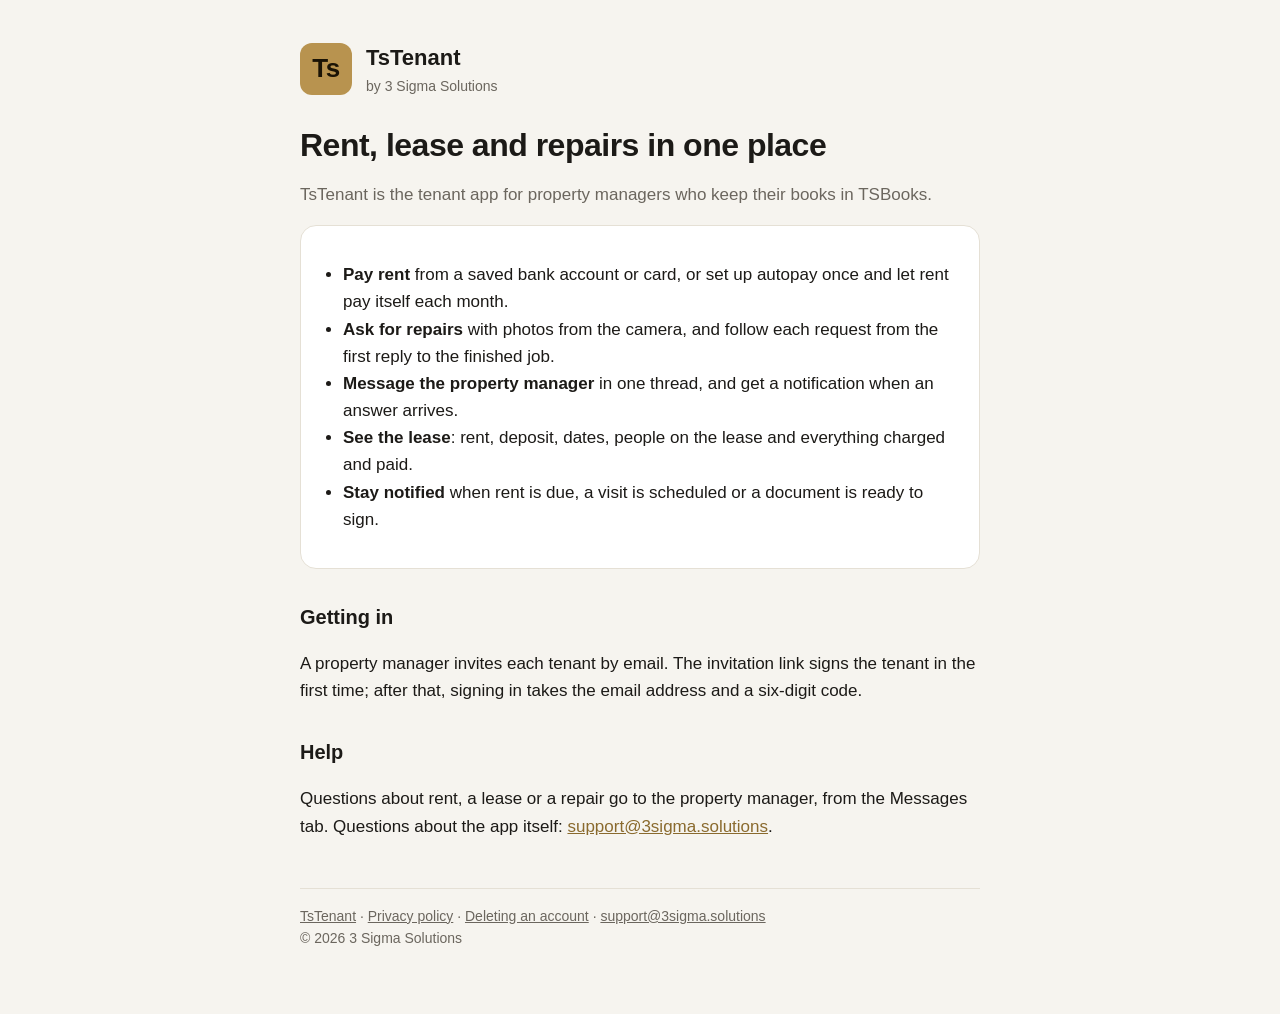
==== index.html @ b9c7929a "TsTenant's public pages: home, privacy policy, deleting an account, the demo's web page. Co-Authored" ====
<!doctype html>
<html lang="en">
<head>
<meta charset="utf-8">
<meta name="viewport" content="width=device-width, initial-scale=1">
<title>TsTenant</title>
<meta name="description" content="The tenant app for rent, lease, repairs and messages with a property manager.">
<link rel="stylesheet" href="style.css">
<link rel="icon" href="icon.png">
</head>
<body>
<main>
<header><div class="tile" aria-hidden="true">Ts</div><a href="./">TsTenant<small>by 3 Sigma Solutions</small></a></header>
<h1>Rent, lease and repairs in one place</h1>
<p class="muted">TsTenant is the tenant app for property managers who keep their books in TSBooks.</p>
<div class="card">
<ul>
<li><strong>Pay rent</strong> from a saved bank account or card, or set up autopay once and let rent pay itself each month.</li>
<li><strong>Ask for repairs</strong> with photos from the camera, and follow each request from the first reply to the finished job.</li>
<li><strong>Message the property manager</strong> in one thread, and get a notification when an answer arrives.</li>
<li><strong>See the lease</strong>: rent, deposit, dates, people on the lease and everything charged and paid.</li>
<li><strong>Stay notified</strong> when rent is due, a visit is scheduled or a document is ready to sign.</li>
</ul>
</div>
<h2>Getting in</h2>
<p>A property manager invites each tenant by email. The invitation link signs the tenant in the first time; after that, signing in takes the email address and a six-digit code.</p>
<h2>Help</h2>
<p>Questions about rent, a lease or a repair go to the property manager, from the Messages tab. Questions about the app itself: <a href="mailto:support@3sigma.solutions">support@3sigma.solutions</a>.</p>
<footer><a href="./">TsTenant</a> · <a href="privacy.html">Privacy policy</a> · <a href="delete-account.html">Deleting an account</a> · <a href="mailto:support@3sigma.solutions">support@3sigma.solutions</a><br>© 2026 3 Sigma Solutions</footer>
</main>
</body>
</html>
---- style.css ----
:root { --bg: #f6f4ef; --card: #ffffff; --text: #1c1a17; --muted: #6b665e; --line: #e5e0d5; --gold: #b8934f; --navy: #1a1305; --link: #8a6a2e; }
@media (prefers-color-scheme: dark) { :root { --bg: #0f0e0c; --card: #1b1a17; --text: #f3f0ea; --muted: #a9a397; --line: #2e2b25; --link: #d4b26a; } }
* { box-sizing: border-box; }
body { margin: 0; background: var(--bg); color: var(--text); font: 17px/1.6 -apple-system, BlinkMacSystemFont, "Segoe UI", Roboto, Helvetica, Arial, sans-serif; }
main { max-width: 720px; margin: 0 auto; padding: 40px 20px 64px; }
header { display: flex; align-items: center; gap: 14px; margin-bottom: 28px; }
.tile { width: 52px; height: 52px; border-radius: 12px; background: var(--gold); color: var(--navy); display: grid; place-items: center; font-weight: 700; font-size: 26px; letter-spacing: -0.5px; flex: none; }
header a { color: var(--text); text-decoration: none; font-weight: 700; font-size: 22px; }
header small { display: block; color: var(--muted); font-size: 14px; font-weight: 400; }
h1 { font-size: 32px; line-height: 1.2; margin: 0 0 8px; letter-spacing: -0.5px; }
h2 { font-size: 20px; margin: 32px 0 8px; }
p, li { color: var(--text); }
.muted { color: var(--muted); }
a { color: var(--link); }
.card { background: var(--card); border: 1px solid var(--line); border-radius: 16px; padding: 18px 20px; margin: 16px 0; }
ul { padding-left: 22px; }
footer { margin-top: 48px; padding-top: 16px; border-top: 1px solid var(--line); color: var(--muted); font-size: 14px; }
footer a { color: var(--muted); }
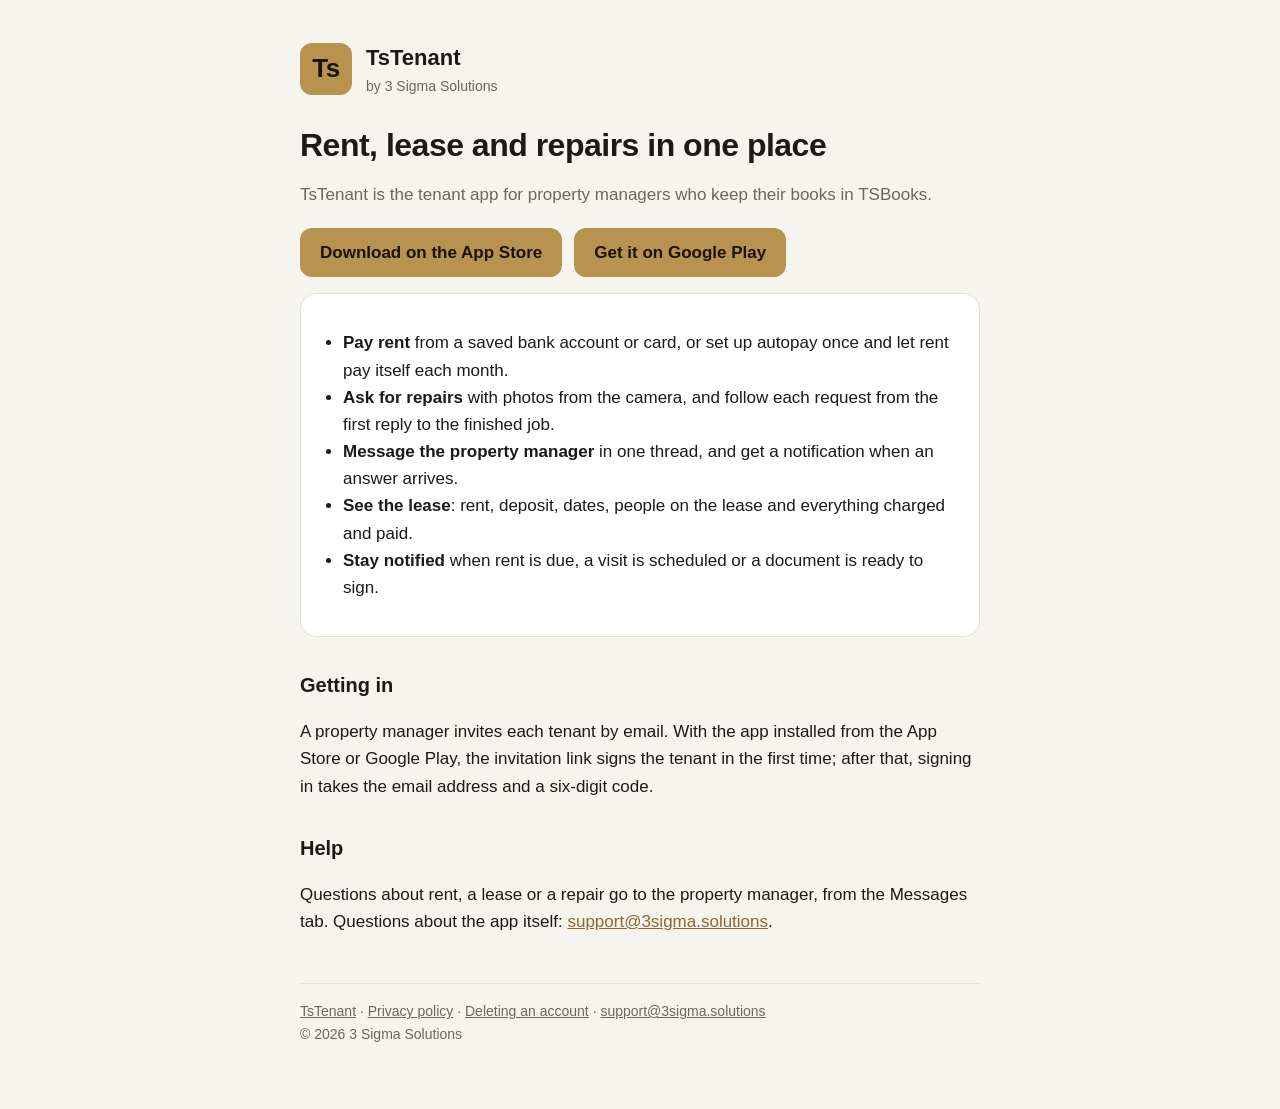
==== commit 4e2ec73d: "The home page links the App Store and Google Play. TsTenant 1.0.3 was released on the App Store on 2" ====
--- a/index.html
+++ b/index.html
@@ -13,6 +13,7 @@
 <header><div class="tile" aria-hidden="true">Ts</div><a href="./">TsTenant<small>by 3 Sigma Solutions</small></a></header>
 <h1>Rent, lease and repairs in one place</h1>
 <p class="muted">TsTenant is the tenant app for property managers who keep their books in TSBooks.</p>
+<p class="stores"><a href="https://apps.apple.com/app/id6830464088">Download on the App Store</a><a href="https://play.google.com/store/apps/details?id=com.threesigmasolutions.tstenant">Get it on Google Play</a></p>
 <div class="card">
 <ul>
 <li><strong>Pay rent</strong> from a saved bank account or card, or set up autopay once and let rent pay itself each month.</li>
@@ -23,7 +24,7 @@
 </ul>
 </div>
 <h2>Getting in</h2>
-<p>A property manager invites each tenant by email. The invitation link signs the tenant in the first time; after that, signing in takes the email address and a six-digit code.</p>
+<p>A property manager invites each tenant by email. With the app installed from the App Store or Google Play, the invitation link signs the tenant in the first time; after that, signing in takes the email address and a six-digit code.</p>
 <h2>Help</h2>
 <p>Questions about rent, a lease or a repair go to the property manager, from the Messages tab. Questions about the app itself: <a href="mailto:support@3sigma.solutions">support@3sigma.solutions</a>.</p>
 <footer><a href="./">TsTenant</a> · <a href="privacy.html">Privacy policy</a> · <a href="delete-account.html">Deleting an account</a> · <a href="mailto:support@3sigma.solutions">support@3sigma.solutions</a><br>© 2026 3 Sigma Solutions</footer>
--- a/style.css
+++ b/style.css
@@ -13,6 +13,8 @@
 .muted { color: var(--muted); }
 a { color: var(--link); }
 .card { background: var(--card); border: 1px solid var(--line); border-radius: 16px; padding: 18px 20px; margin: 16px 0; }
+.stores { display: flex; flex-wrap: wrap; gap: 12px; margin: 20px 0 8px; }
+.stores a { background: var(--gold); color: var(--navy); text-decoration: none; font-weight: 600; padding: 11px 20px; border-radius: 12px; }
 ul { padding-left: 22px; }
 footer { margin-top: 48px; padding-top: 16px; border-top: 1px solid var(--line); color: var(--muted); font-size: 14px; }
 footer a { color: var(--muted); }
